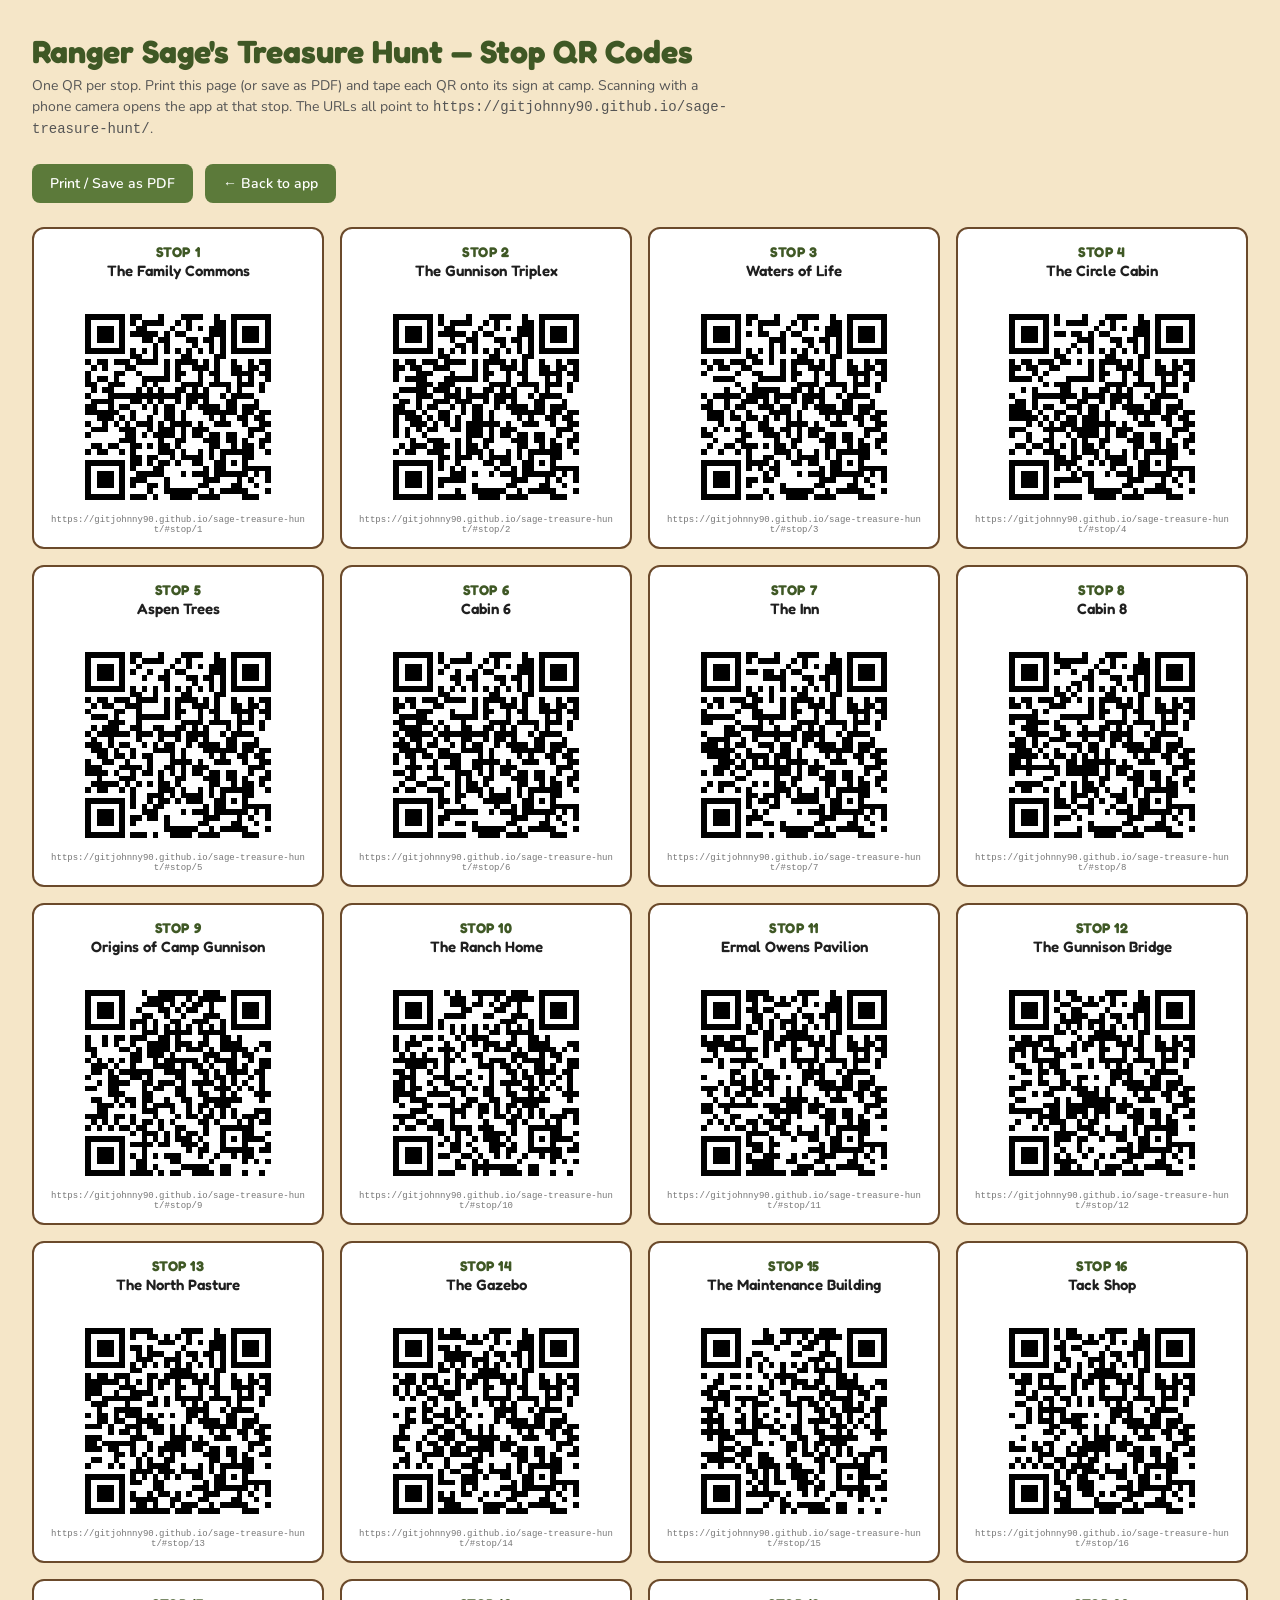
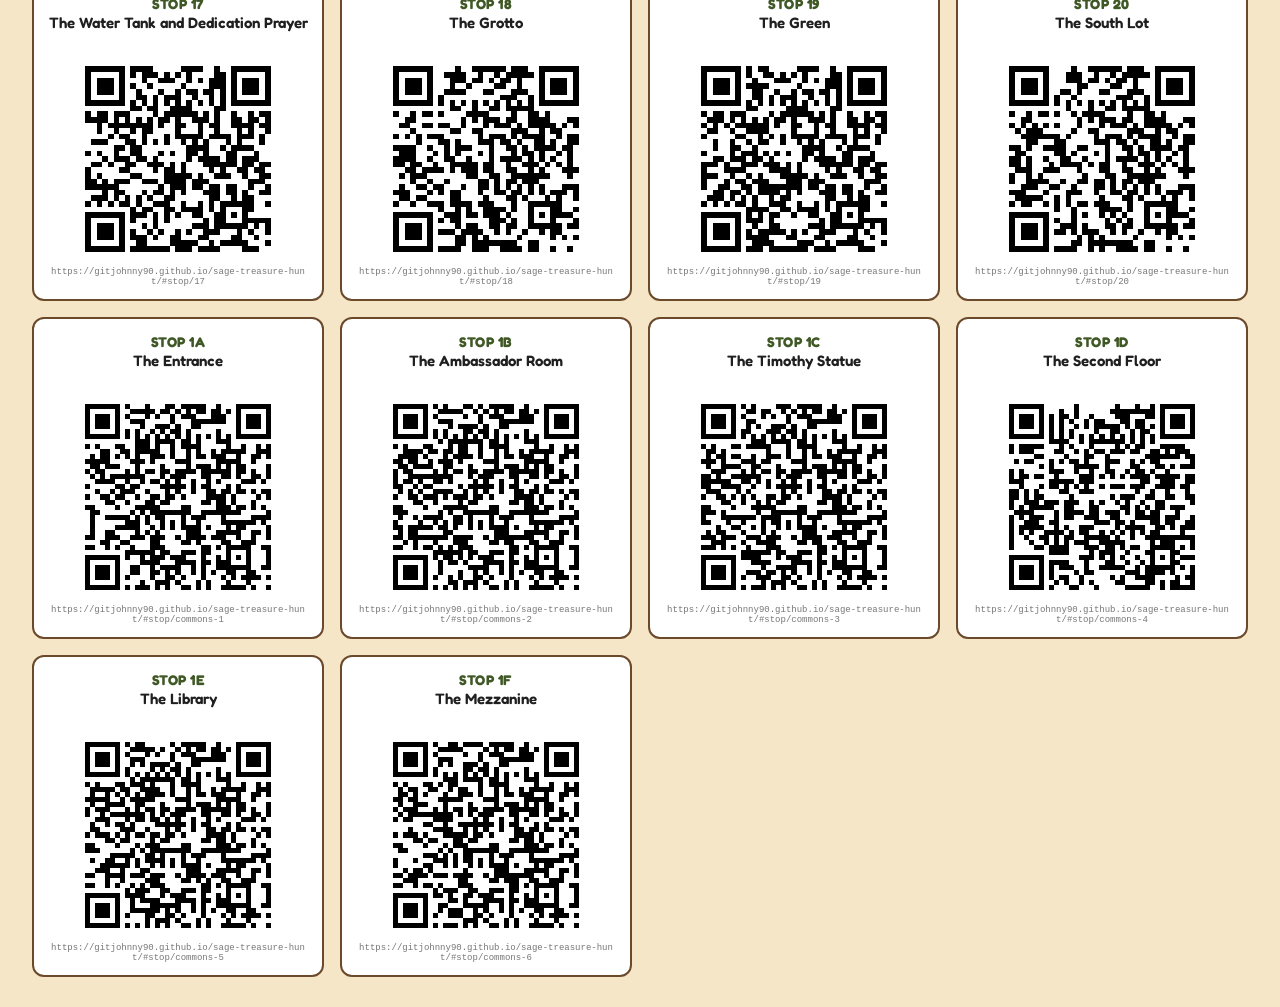
==== print-qr.html @ 7cb37dc4 "Add printable QR-code sheet (print-qr.html) for all 26 stops" ====
<!DOCTYPE html>
<html lang="en">
<head>
  <meta charset="utf-8">
  <title>Sage's Hunt — Printable QR Codes</title>
  <link rel="preconnect" href="https://fonts.googleapis.com">
  <link rel="preconnect" href="https://fonts.gstatic.com" crossorigin>
  <link href="https://fonts.googleapis.com/css2?family=Fredoka:wght@600;700&family=Nunito:wght@400;700;800&display=swap" rel="stylesheet">
  <style>
    :root {
      --paper: #F5E6C8;
      --olive: #5C7A3A;
      --olive-deep: #3F5825;
      --wood: #6B4A2B;
    }
    * { box-sizing: border-box; }
    body {
      margin: 0;
      padding: 32px;
      font-family: "Nunito", system-ui, sans-serif;
      background: var(--paper);
      color: #222;
    }
    h1 {
      font-family: "Fredoka", sans-serif;
      font-weight: 700;
      color: var(--olive-deep);
      margin: 0 0 4px;
    }
    .instr {
      max-width: 700px;
      margin: 0 0 24px;
      font-size: 14px;
      line-height: 1.5;
      color: #555;
    }
    .controls {
      margin-bottom: 24px;
      display: flex;
      gap: 12px;
      flex-wrap: wrap;
    }
    .controls button, .controls a {
      padding: 10px 18px;
      background: var(--olive);
      color: #fff;
      border: none;
      border-radius: 8px;
      font: 600 14px "Nunito", sans-serif;
      cursor: pointer;
      text-decoration: none;
      display: inline-block;
    }
    .grid {
      display: grid;
      grid-template-columns: repeat(4, 1fr);
      gap: 16px;
    }
    .qr-card {
      background: #fff;
      border: 2px solid var(--wood);
      border-radius: 12px;
      padding: 14px 12px 12px;
      text-align: center;
      break-inside: avoid;
      page-break-inside: avoid;
    }
    .qr-num {
      font-family: "Fredoka", sans-serif;
      font-weight: 700;
      color: var(--olive-deep);
      font-size: 14px;
      letter-spacing: 0.04em;
      margin-bottom: 2px;
    }
    .qr-name {
      font-family: "Fredoka", sans-serif;
      font-weight: 600;
      font-size: 15px;
      line-height: 1.15;
      margin-bottom: 10px;
      min-height: 35px;
      color: #1f1f1f;
    }
    .qr-image img,
    .qr-image canvas {
      display: block;
      width: 100%;
      height: auto;
      max-width: 200px;
      margin: 0 auto;
      image-rendering: pixelated;
    }
    .qr-url {
      margin-top: 8px;
      font-size: 9px;
      color: #777;
      word-break: break-all;
      font-family: ui-monospace, "SF Mono", Menlo, monospace;
    }
    /* Print: cleaner layout, 3 per row, hide controls */
    @media print {
      body { background: #fff; padding: 12mm; }
      .instr, .controls { display: none; }
      .grid { grid-template-columns: repeat(3, 1fr); gap: 8mm; }
      .qr-card { border-color: #888; }
      h1 { margin-bottom: 8mm; }
    }
  </style>
</head>
<body>
  <h1>Ranger Sage's Treasure Hunt — Stop QR Codes</h1>
  <p class="instr">
    One QR per stop. Print this page (or save as PDF) and tape each QR onto its sign at camp.
    Scanning with a phone camera opens the app at that stop. The URLs all point to
    <code>https://gitjohnny90.github.io/sage-treasure-hunt/</code>.
  </p>
  <div class="controls">
    <button onclick="window.print()">Print / Save as PDF</button>
    <a href="./">← Back to app</a>
  </div>
  <div id="grid" class="grid"></div>

  <script src="qrcode-generator.js"></script>
  <script src="data.js"></script>
  <script>
    const BASE = "https://gitjohnny90.github.io/sage-treasure-hunt/";
    const grid = document.getElementById("grid");

    function makeCard(stop) {
      const url = `${BASE}#stop/${stop.id}`;
      const qr = qrcode(0, "M"); // type 0 = auto, error correction M
      qr.addData(url);
      qr.make();
      const imgTag = qr.createImgTag(6, 8); // cellSize=6px, margin=8px

      const card = document.createElement("div");
      card.className = "qr-card";
      const numLabel = String(stop.num).match(/^[0-9]+$/) ? `STOP ${stop.num}` : `STOP ${stop.num}`;
      card.innerHTML = `
        <div class="qr-num">${numLabel}</div>
        <div class="qr-name">${stop.name}</div>
        <div class="qr-image">${imgTag}</div>
        <div class="qr-url">${url}</div>
      `;
      grid.appendChild(card);
    }

    // Outdoor stops (1-20)
    OUTDOOR_STOPS.forEach(makeCard);
    // Commons sub-stops (1A-1F)
    COMMONS_STOPS.forEach(makeCard);
  </script>
</body>
</html>
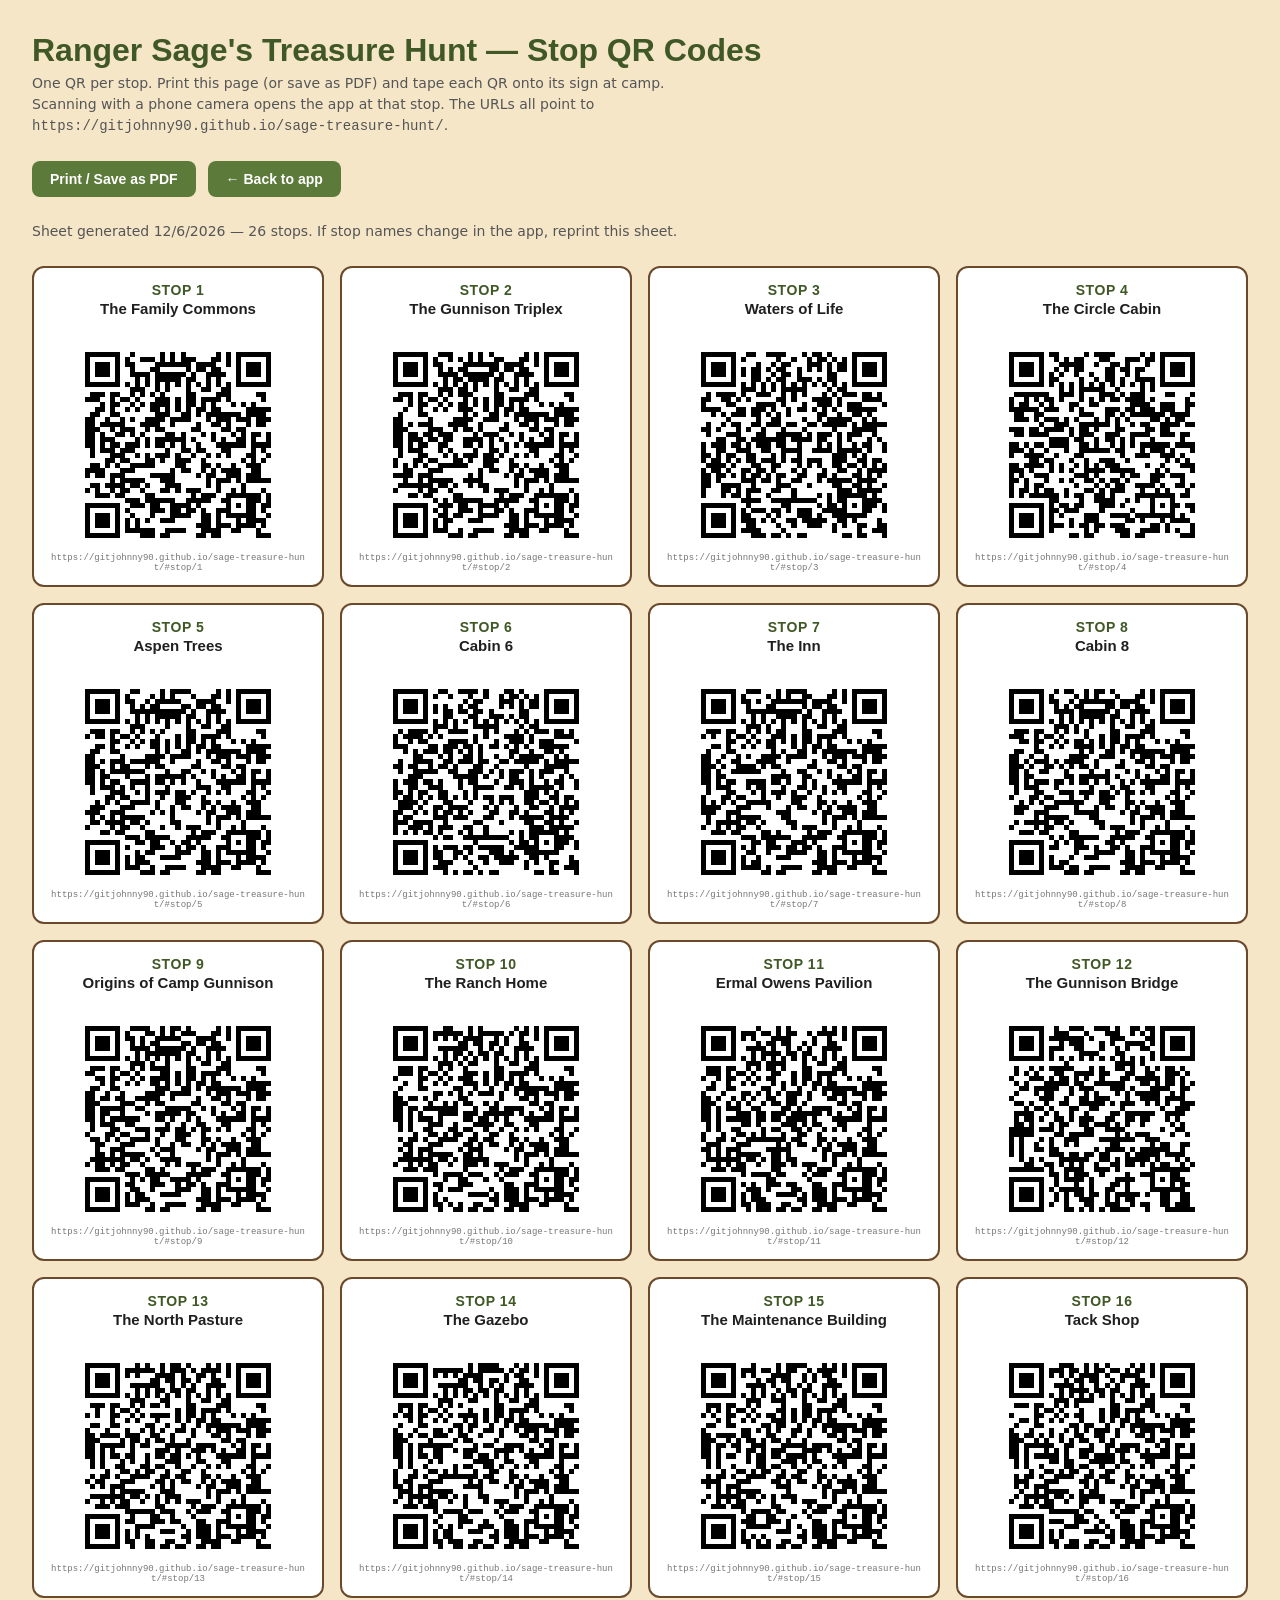
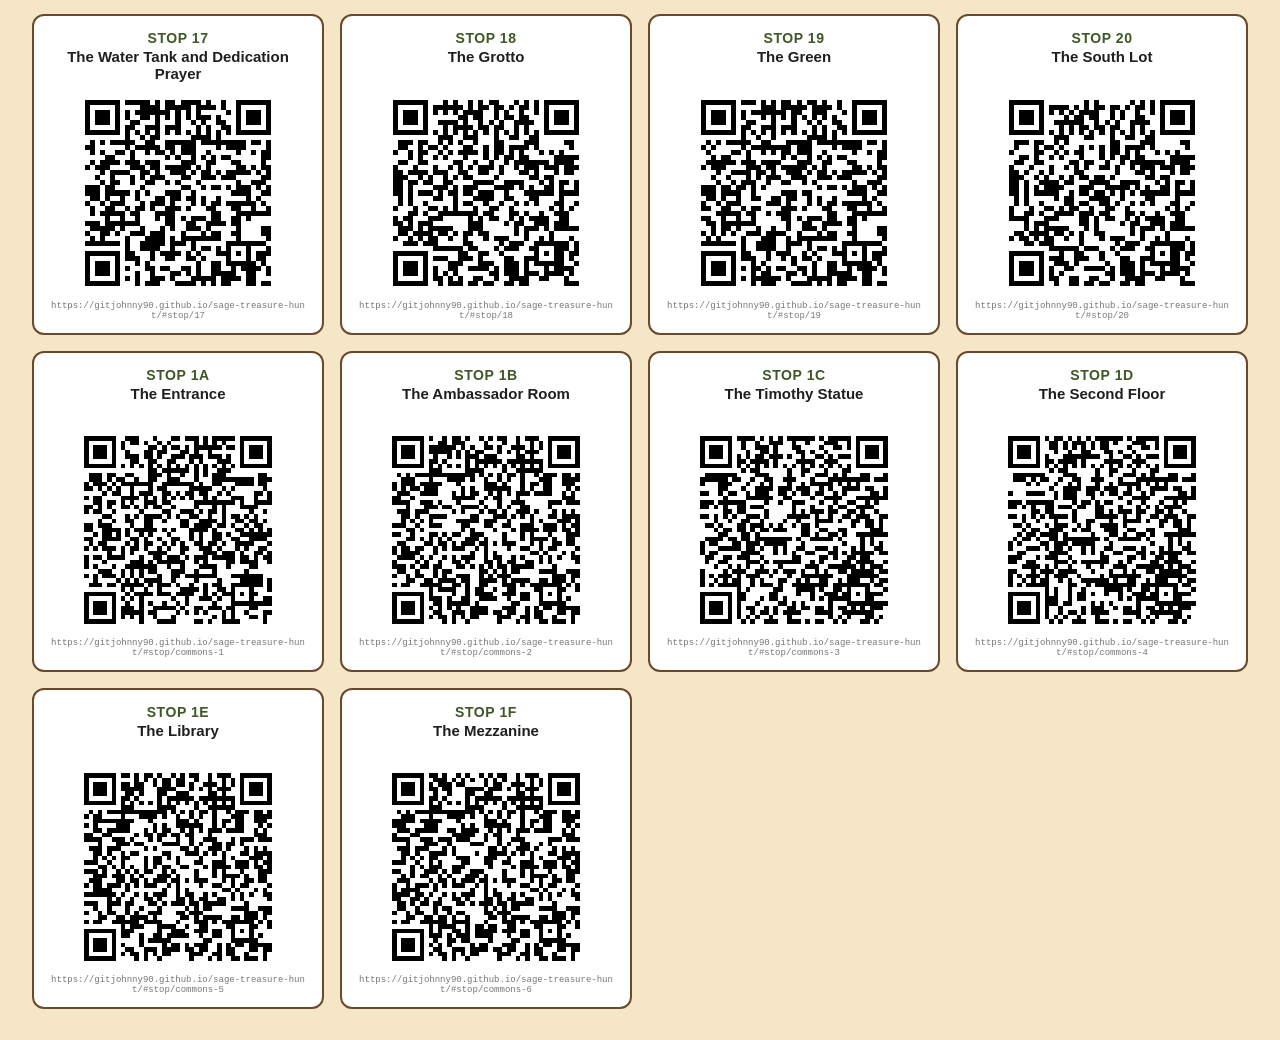
==== commit 80a512f3: "Docs (README, DEMO-NOTES), versioned QR sheet, compressed sticker art Co-Authored-By: Claude Fable 5" ====
--- a/print-qr.html
+++ b/print-qr.html
@@ -3,9 +3,8 @@
 <head>
   <meta charset="utf-8">
   <title>Sage's Hunt — Printable QR Codes</title>
-  <link rel="preconnect" href="https://fonts.googleapis.com">
-  <link rel="preconnect" href="https://fonts.gstatic.com" crossorigin>
-  <link href="https://fonts.googleapis.com/css2?family=Fredoka:wght@600;700&family=Nunito:wght@400;700;800&display=swap" rel="stylesheet">
+  <link rel="stylesheet" href="fonts/fonts.css">
+  <link rel="icon" type="image/png" href="icons/icon-192.png">
   <style>
     :root {
       --paper: #F5E6C8;
@@ -119,27 +118,32 @@
     <button onclick="window.print()">Print / Save as PDF</button>
     <a href="./">← Back to app</a>
   </div>
+  <p class="instr" id="version-stamp"></p>
   <div id="grid" class="grid"></div>
 
   <script src="qrcode-generator.js"></script>
-  <script src="data.js"></script>
+  <script src="data.js?v=2026-07-02a"></script>
   <script>
     const BASE = "https://gitjohnny90.github.io/sage-treasure-hunt/";
     const grid = document.getElementById("grid");
 
+    function escapeHtml(s) {
+      return String(s).replace(/[&<>"']/g, c => ({"&":"&amp;","<":"&lt;",">":"&gt;","\"":"&quot;","'":"&#39;"}[c]));
+    }
+
     function makeCard(stop) {
       const url = `${BASE}#stop/${stop.id}`;
-      const qr = qrcode(0, "M"); // type 0 = auto, error correction M
+      // Error correction Q holds up better on laminated/weathered outdoor signs.
+      const qr = qrcode(0, "Q");
       qr.addData(url);
       qr.make();
       const imgTag = qr.createImgTag(6, 8); // cellSize=6px, margin=8px
 
       const card = document.createElement("div");
       card.className = "qr-card";
-      const numLabel = String(stop.num).match(/^[0-9]+$/) ? `STOP ${stop.num}` : `STOP ${stop.num}`;
       card.innerHTML = `
-        <div class="qr-num">${numLabel}</div>
-        <div class="qr-name">${stop.name}</div>
+        <div class="qr-num">STOP ${escapeHtml(stop.num)}</div>
+        <div class="qr-name">${escapeHtml(stop.name)}</div>
         <div class="qr-image">${imgTag}</div>
         <div class="qr-url">${url}</div>
       `;
@@ -150,6 +154,11 @@
     OUTDOOR_STOPS.forEach(makeCard);
     // Commons sub-stops (1A-1F)
     COMMONS_STOPS.forEach(makeCard);
+
+    // Stamp each printed generation so staff can tell sheets apart.
+    document.getElementById("version-stamp").textContent =
+      `Sheet generated ${new Date().toLocaleDateString()} — ${ALL_STOPS.length} stops. ` +
+      `If stop names change in the app, reprint this sheet.`;
   </script>
 </body>
 </html>
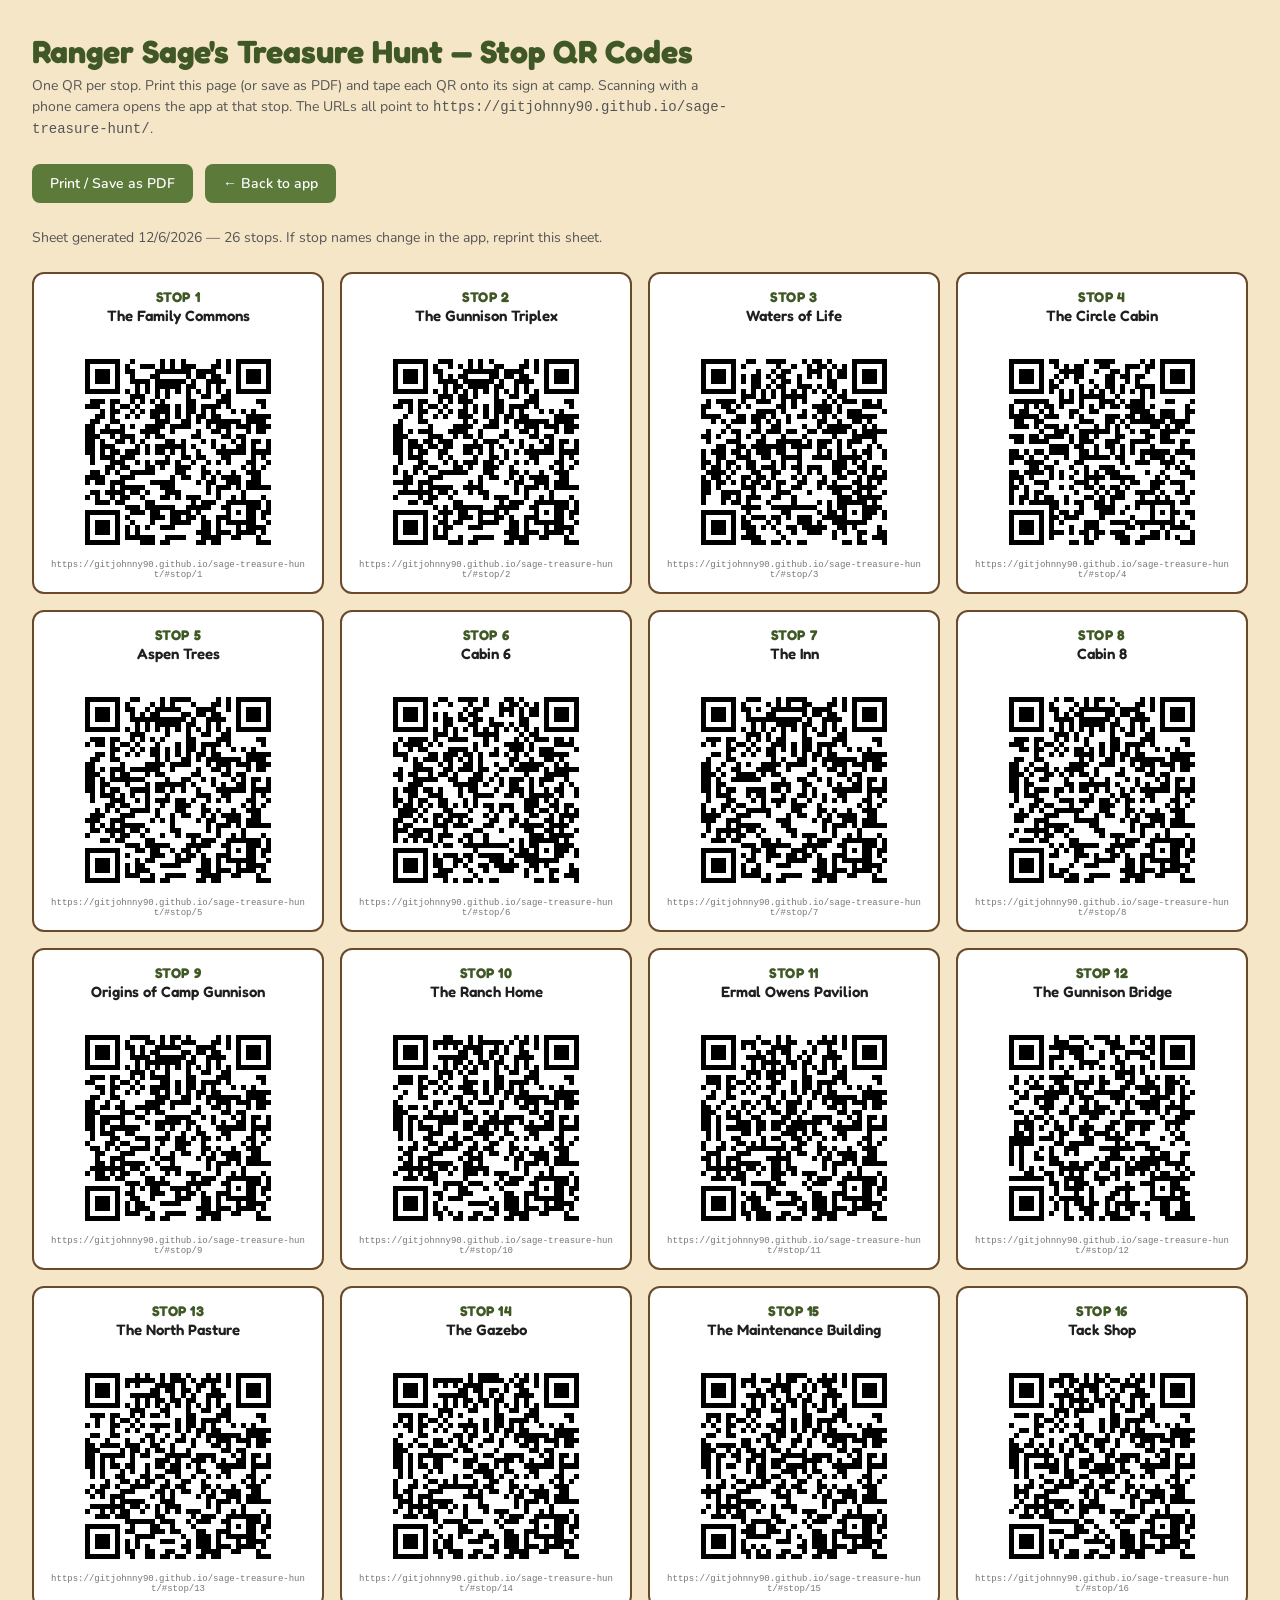
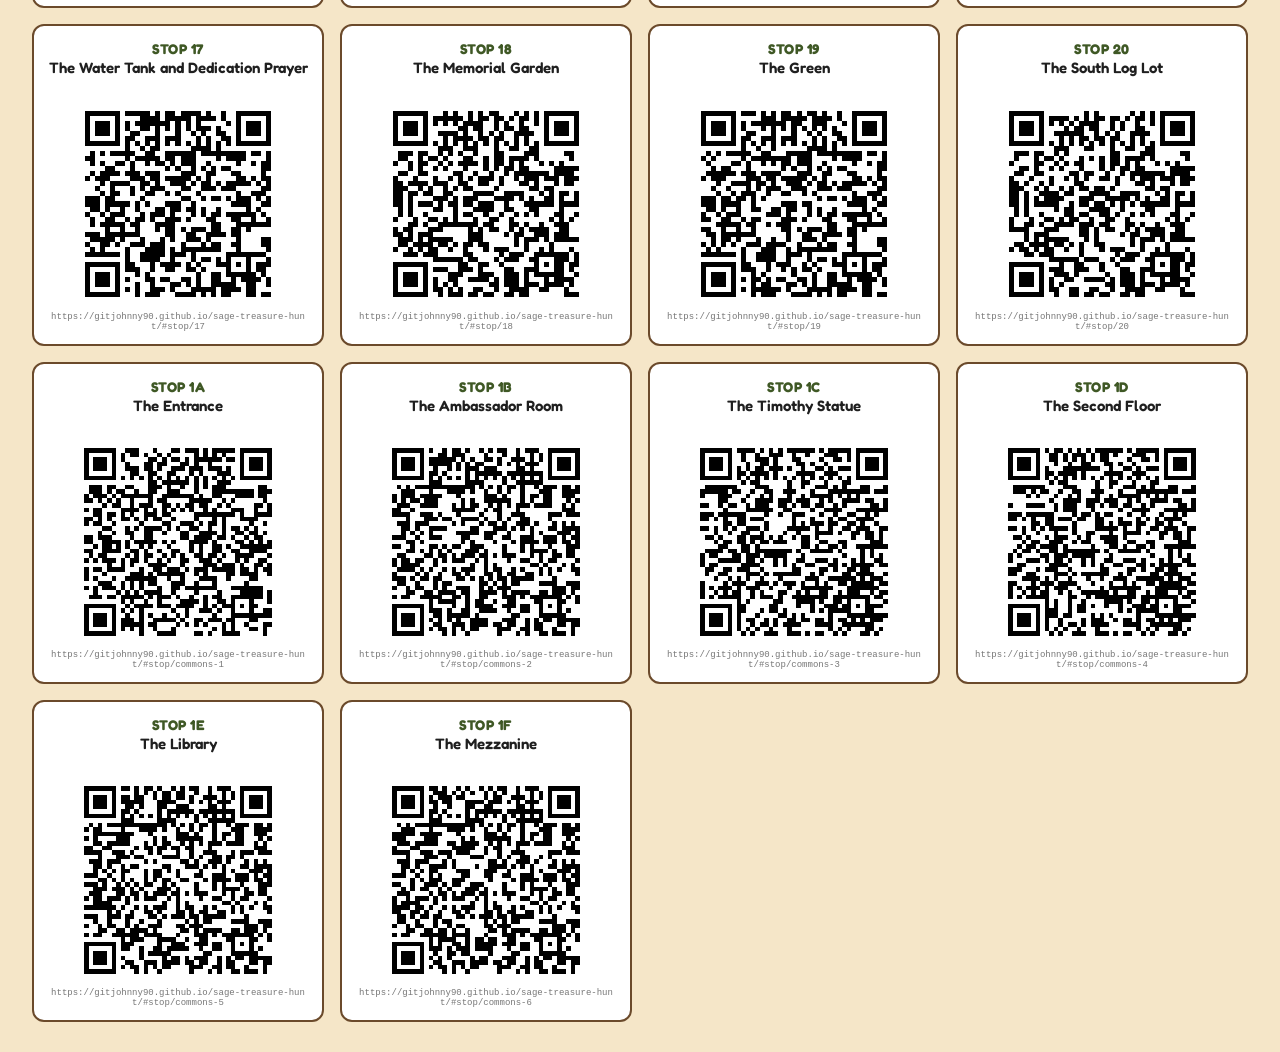
==== commit cfbf65d3: "Add two-tier sticker-hunt hints (scripture then plain); fix SW background refresh - New stickerHunt " ====
--- a/print-qr.html
+++ b/print-qr.html
@@ -122,7 +122,7 @@
   <div id="grid" class="grid"></div>
 
   <script src="qrcode-generator.js"></script>
-  <script src="data.js?v=2026-07-02a"></script>
+  <script src="data.js?v=2026-07-03a"></script>
   <script>
     const BASE = "https://gitjohnny90.github.io/sage-treasure-hunt/";
     const grid = document.getElementById("grid");
--- a/fonts/fonts.css
+++ b/fonts/fonts.css
@@ -0,0 +1,67 @@
+@font-face {
+  font-family: 'Fredoka';
+  font-style: normal;
+  font-weight: 500;
+  font-stretch: 100%;
+  font-display: swap;
+  src: url('fredoka-500.woff2') format('woff2');
+  unicode-range: U+0000-00FF, U+0131, U+0152-0153, U+02BB-02BC, U+02C6, U+02DA, U+02DC, U+0304, U+0308, U+0329, U+2000-206F, U+20AC, U+2122, U+2191, U+2193, U+2212, U+2215, U+FEFF, U+FFFD;
+}
+@font-face {
+  font-family: 'Fredoka';
+  font-style: normal;
+  font-weight: 600;
+  font-stretch: 100%;
+  font-display: swap;
+  src: url('fredoka-600.woff2') format('woff2');
+  unicode-range: U+0000-00FF, U+0131, U+0152-0153, U+02BB-02BC, U+02C6, U+02DA, U+02DC, U+0304, U+0308, U+0329, U+2000-206F, U+20AC, U+2122, U+2191, U+2193, U+2212, U+2215, U+FEFF, U+FFFD;
+}
+@font-face {
+  font-family: 'Fredoka';
+  font-style: normal;
+  font-weight: 700;
+  font-stretch: 100%;
+  font-display: swap;
+  src: url('fredoka-700.woff2') format('woff2');
+  unicode-range: U+0000-00FF, U+0131, U+0152-0153, U+02BB-02BC, U+02C6, U+02DA, U+02DC, U+0304, U+0308, U+0329, U+2000-206F, U+20AC, U+2122, U+2191, U+2193, U+2212, U+2215, U+FEFF, U+FFFD;
+}
+@font-face {
+  font-family: 'Nunito';
+  font-style: normal;
+  font-weight: 400;
+  font-display: swap;
+  src: url('nunito-400.woff2') format('woff2');
+  unicode-range: U+0000-00FF, U+0131, U+0152-0153, U+02BB-02BC, U+02C6, U+02DA, U+02DC, U+0304, U+0308, U+0329, U+2000-206F, U+20AC, U+2122, U+2191, U+2193, U+2212, U+2215, U+FEFF, U+FFFD;
+}
+@font-face {
+  font-family: 'Nunito';
+  font-style: normal;
+  font-weight: 600;
+  font-display: swap;
+  src: url('nunito-600.woff2') format('woff2');
+  unicode-range: U+0000-00FF, U+0131, U+0152-0153, U+02BB-02BC, U+02C6, U+02DA, U+02DC, U+0304, U+0308, U+0329, U+2000-206F, U+20AC, U+2122, U+2191, U+2193, U+2212, U+2215, U+FEFF, U+FFFD;
+}
+@font-face {
+  font-family: 'Nunito';
+  font-style: normal;
+  font-weight: 700;
+  font-display: swap;
+  src: url('nunito-700.woff2') format('woff2');
+  unicode-range: U+0000-00FF, U+0131, U+0152-0153, U+02BB-02BC, U+02C6, U+02DA, U+02DC, U+0304, U+0308, U+0329, U+2000-206F, U+20AC, U+2122, U+2191, U+2193, U+2212, U+2215, U+FEFF, U+FFFD;
+}
+@font-face {
+  font-family: 'Nunito';
+  font-style: normal;
+  font-weight: 800;
+  font-display: swap;
+  src: url('nunito-800.woff2') format('woff2');
+  unicode-range: U+0000-00FF, U+0131, U+0152-0153, U+02BB-02BC, U+02C6, U+02DA, U+02DC, U+0304, U+0308, U+0329, U+2000-206F, U+20AC, U+2122, U+2191, U+2193, U+2212, U+2215, U+FEFF, U+FFFD;
+}
+@font-face {
+  font-family: 'Patrick Hand';
+  font-style: normal;
+  font-weight: 400;
+  font-display: swap;
+  src: url('patrickhand-400.woff2') format('woff2');
+  unicode-range: U+0000-00FF, U+0131, U+0152-0153, U+02BB-02BC, U+02C6, U+02DA, U+02DC, U+0304, U+0308, U+0329, U+2000-206F, U+20AC, U+2122, U+2191, U+2193, U+2212, U+2215, U+FEFF, U+FFFD;
+}
